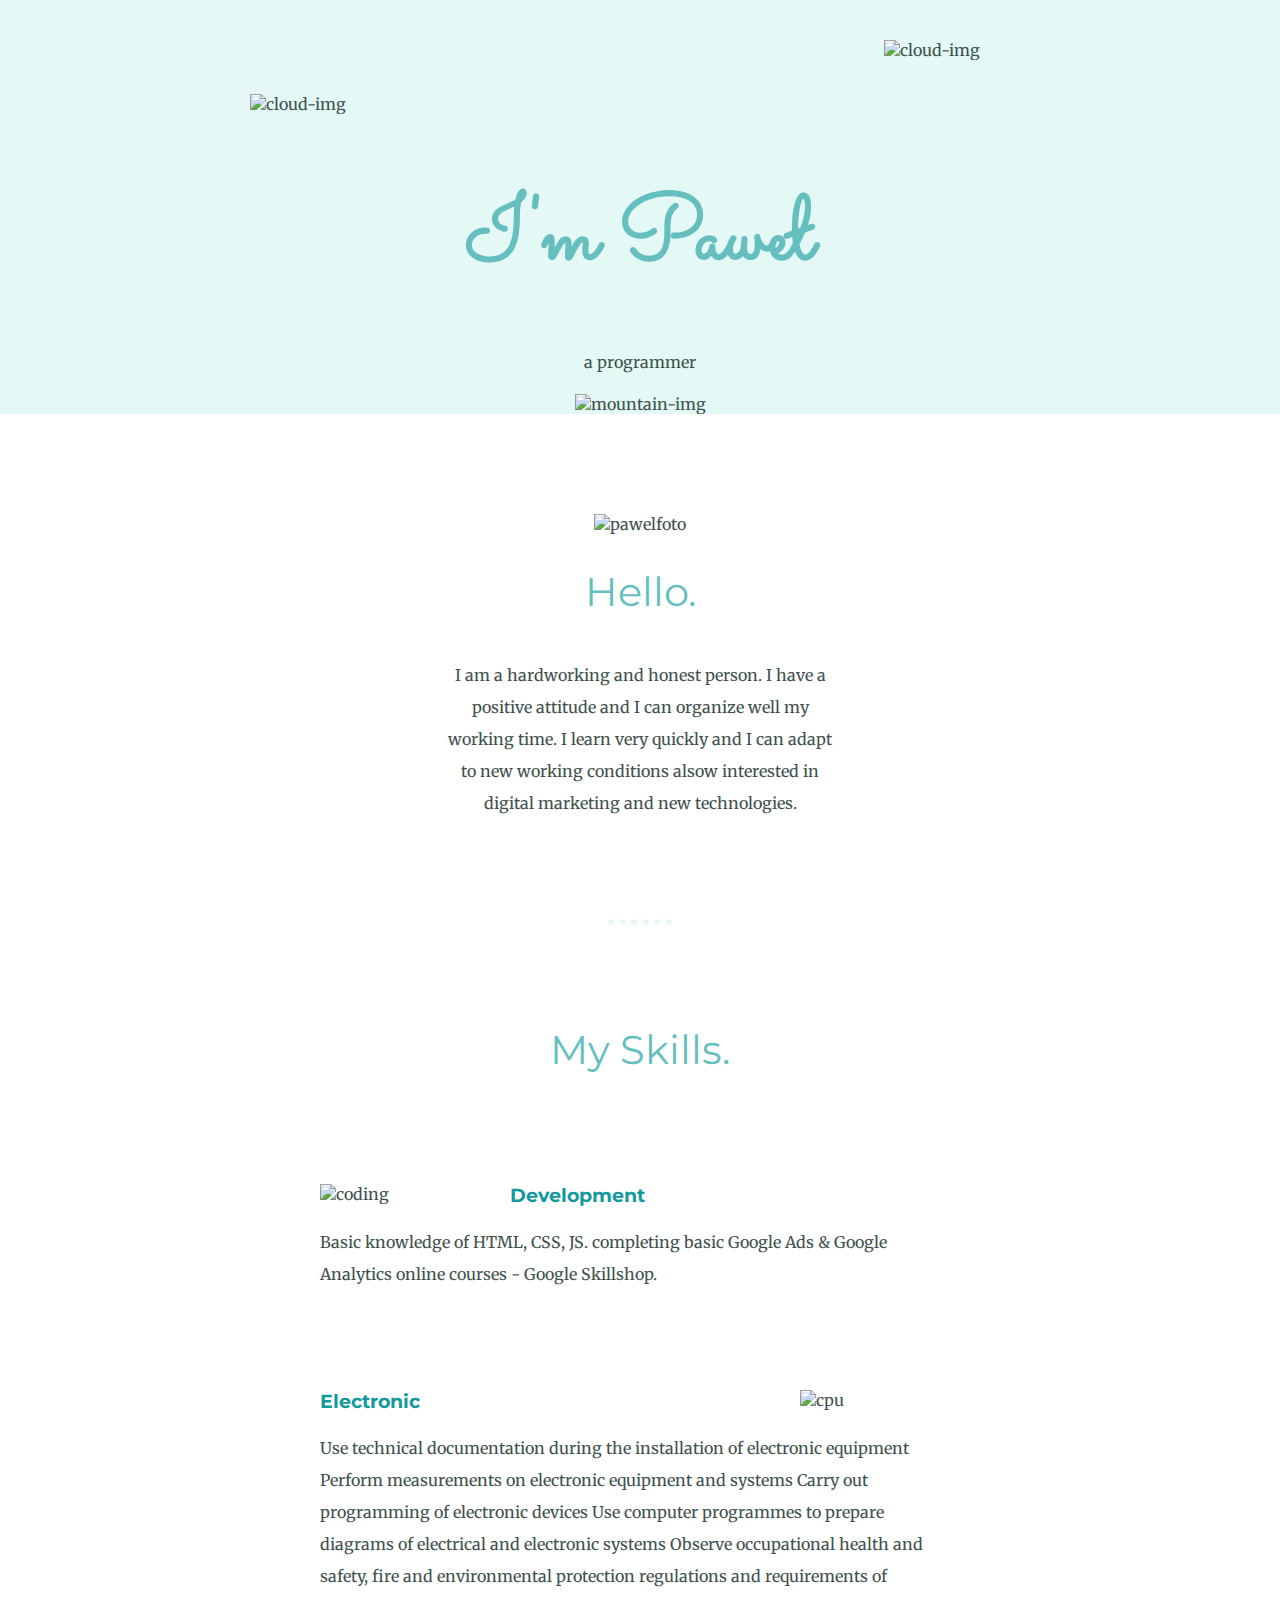
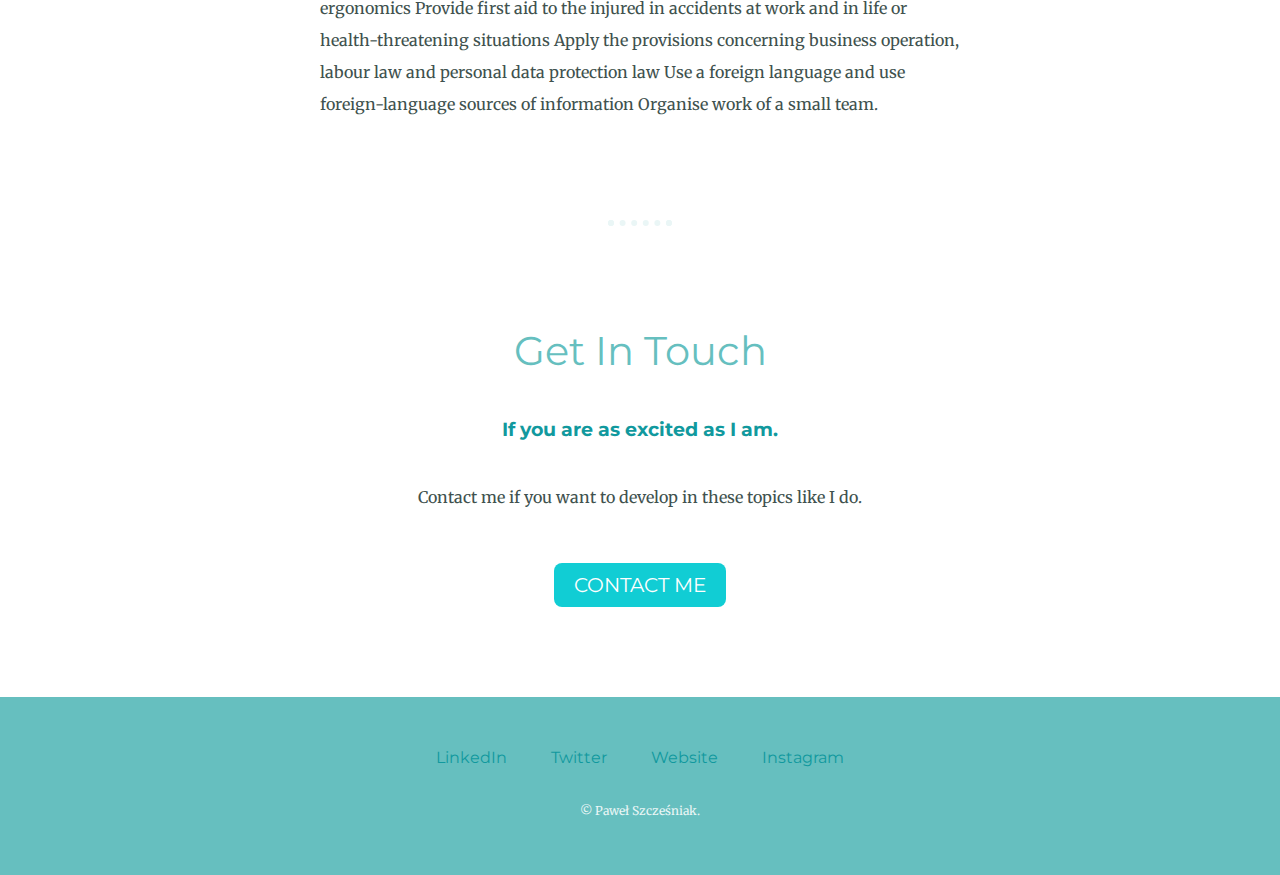
==== index.html @ ef29c84a "Update index.html" ====
<!DOCTYPE html>
<html>
  <head>
    <meta charset="utf-8">
    <title>Paweł Szcześniak</title>
    <link rel="stylesheet" href="styles.css">
    <link rel="icon" href="favicon.ico">
    <link rel="preconnect" href="https://fonts.googleapis.com">
<link rel="preconnect" href="https://fonts.gstatic.com" crossorigin>
<link href="https://fonts.googleapis.com/css2?family=Merriweather&family=Montserrat&family=Sacramento&display=swap" rel="stylesheet">
  </head>
  <body>
    <div class="top-container">
      <img class="top-cloud" src="images/cloud.png" alt="cloud-img">
      <h1>I'm Paweł</h1>
      <p><span>a programmer</span></p>
      <img class="bottom-cloud" src="images/cloud.png" alt="cloud-img">
      <img src="images/mountain.png" alt="mountain-img">
    </div>
    <div class="middle-container">
      <div class="profile">
        <img src="images/pawelfoto.PNG" alt="pawelfoto">
        <h2>Hello.</h2>
        <p class="intro">I am a hardworking and honest person. I have a positive attitude and I can
organize well my working time. I learn very quickly and I can adapt to new
working conditions alsow interested in digital marketing and new technologies.</p>
      </div>
      <hr>
      <div class="skills">
        <h2>My Skills.</h2>
        <div class="skill-row">
          <img class="coding" src="images/coding.png" src="" alt="coding">
          <h3>Development</h3>
          <p> Basic knowledge of HTML, CSS, JS.
completing basic Google Ads & Google Analytics online courses - Google Skillshop.</p>
        </div>
        <div class="skill-row">
          <img class="cpu" src="images/cpu.png" src="" alt="cpu">
          <h3>Electronic</h3>
          <p>Use technical documentation during the installation of electronic equipment Perform
measurements on electronic equipment and systems Carry out programming of electronic
devices Use computer programmes to prepare diagrams of electrical and electronic
systems Observe occupational health and safety, fire and environmental protection
regulations and requirements of ergonomics Provide first aid to the injured in accidents at
work and in life or health-threatening situations Apply the provisions concerning business
operation, labour law and personal data protection law Use a foreign language and use
foreign-language sources of information Organise work of a small team.</p>
        </div>
      </div>
      <hr>
      <div class="contact-me">
        <h2>Get In Touch</h2>
        <h3>If you are as excited as I am.</h3>
        <p class="contact-message">Contact me if you want to develop in these topics like I do.</p>
        <a class="btn" href="mailto:pszczesniak97@email.com">CONTACT ME</a>
      </div>
    </div>


    <div class="bottom-container">
      <a class="footer-link" href="https://www.linkedin.com/">LinkedIn</a>
      <a class="footer-link" href="https://twitter.com/pszczesniak97">Twitter</a>
      <a class="footer-link" href="https://www.appbrewery.co/">Website</a>
      <a class="<footer-link" href="https://www.instagram.com/elpawcio/">Instagram</a>
      <p class="copyright">© Paweł Szcześniak.</p>
    </div>


  </body>
</html>
---- styles.css ----
body{
  color: #40514E;
  margin: 0;
  text-align: center;
  font-family: 'Merriweather', serif;
}

h1{
  color: #66BFBF;
  font-size: 562.5%;
  line-height: 2;
  margin: 50px auto 0 auto;
  font-family: 'Sacramento', cursive;
}
h2{
  color: #66BFBF;
  font-family: 'Montserrat', sans-serif;
  font-size: 2.5rem;
  font-weight: normal;
  padding-bottom: 10px;
}
h3{
  color: #11999E;
  font-family: 'Montserrat', sans-serif;
}
p{
  line-height: 2;
}
hr{
  border: dotted #EAF6F6 6px;
  border-bottom: none;
  width: 4%;
  margin: 100px auto;
}
a{
  color: #11999E;
  font-family: 'Montserrat', sans-serif;
  margin: 10px 20px;
  text-decoration: none;
}
a:hover{
  color: #EAF6F6;
}

.top-container{
  background-color: #E4F9F5;
  position: relative;
  padding-top: 100px;

}

.middle-container{
  margin: 100px 0;

}
.bottom-container{
  background-color: #66BFBF;
  padding: 50px 0 20px;

}
.skill-row{
  width: 50%;
  margin: 100px auto 100px auto;
  text-align: left;
}
.intro{
  width: 30%;
  margin: auto;
}
.contact-message{
  width: 40%;
  margin: 40px auto 60px;
}
.copyright{
  color: #EAF6F6;
  font-size: 0.75rem;
  padding: 20px 0;
}

.top-cloud{
  position: absolute;
  right: 300px;
  top: 40px;
}
.bottom-cloud {
  position: absolute;
  left: 250px;
  bottom: 300px;

}

.pro{

}
.coding{
  width: 25%;
  float: left;
  margin-right: 30px;
}
.cpu{
  width: 25%;
  float: right;
  margin-left: 30px;
}
.btn {
  background: #11cdd4;
  background-image: -webkit-linear-gradient(top, #11cdd4, #1199e);
  background-image: -moz-linear-gradient(top, #11cdd4, #1199e);
  background-image: -ms-linear-gradient(top, #11cdd4, #1199e);
  background-image: -o-linear-gradient(top, #11cdd4, #1199e);
  background-image: linear-gradient(to bottom, #11cdd4, #1199e);
  -webkit-border-radius: 8;
  -moz-border-radius: 8;
  border-radius: 8px;
  font-family: 'Montserrat', sans-serif;
  color: #ffffff;
  font-size: 20px;
  padding: 10px 20px 10px 20px;
  text-decoration: none;
}

.btn:hover {
  background: #30e3cb;
  background-image: -webkit-linear-gradient(top, #30e3cb, #2bc4ad);
  background-image: -moz-linear-gradient(top, #30e3cb, #2bc4ad);
  background-image: -ms-linear-gradient(top, #30e3cb, #2bc4ad);
  background-image: -o-linear-gradient(top, #30e3cb, #2bc4ad);
  background-image: linear-gradient(to bottom, #30e3cb, #2bc4ad);
  text-decoration: none;
}
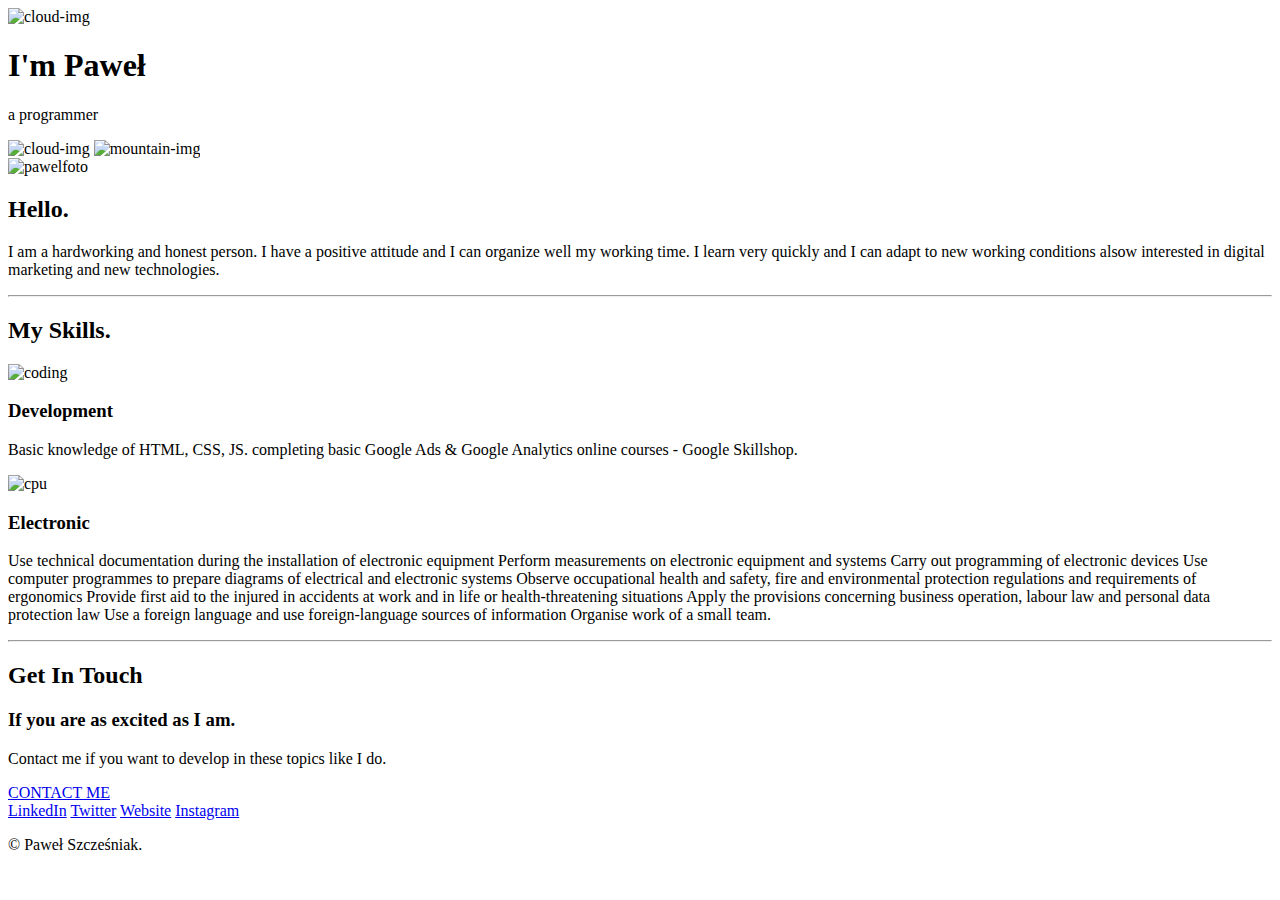
==== commit 0a9d7b16: "Update index.html" ====
--- a/index.html
+++ b/index.html
@@ -3,7 +3,7 @@
   <head>
     <meta charset="utf-8">
     <title>Paweł Szcześniak</title>
-    <link rel="stylesheet" href="styles.css">
+    <link rel="stylesheet" href="css/styles.css">
     <link rel="icon" href="favicon.ico">
     <link rel="preconnect" href="https://fonts.googleapis.com">
 <link rel="preconnect" href="https://fonts.gstatic.com" crossorigin>
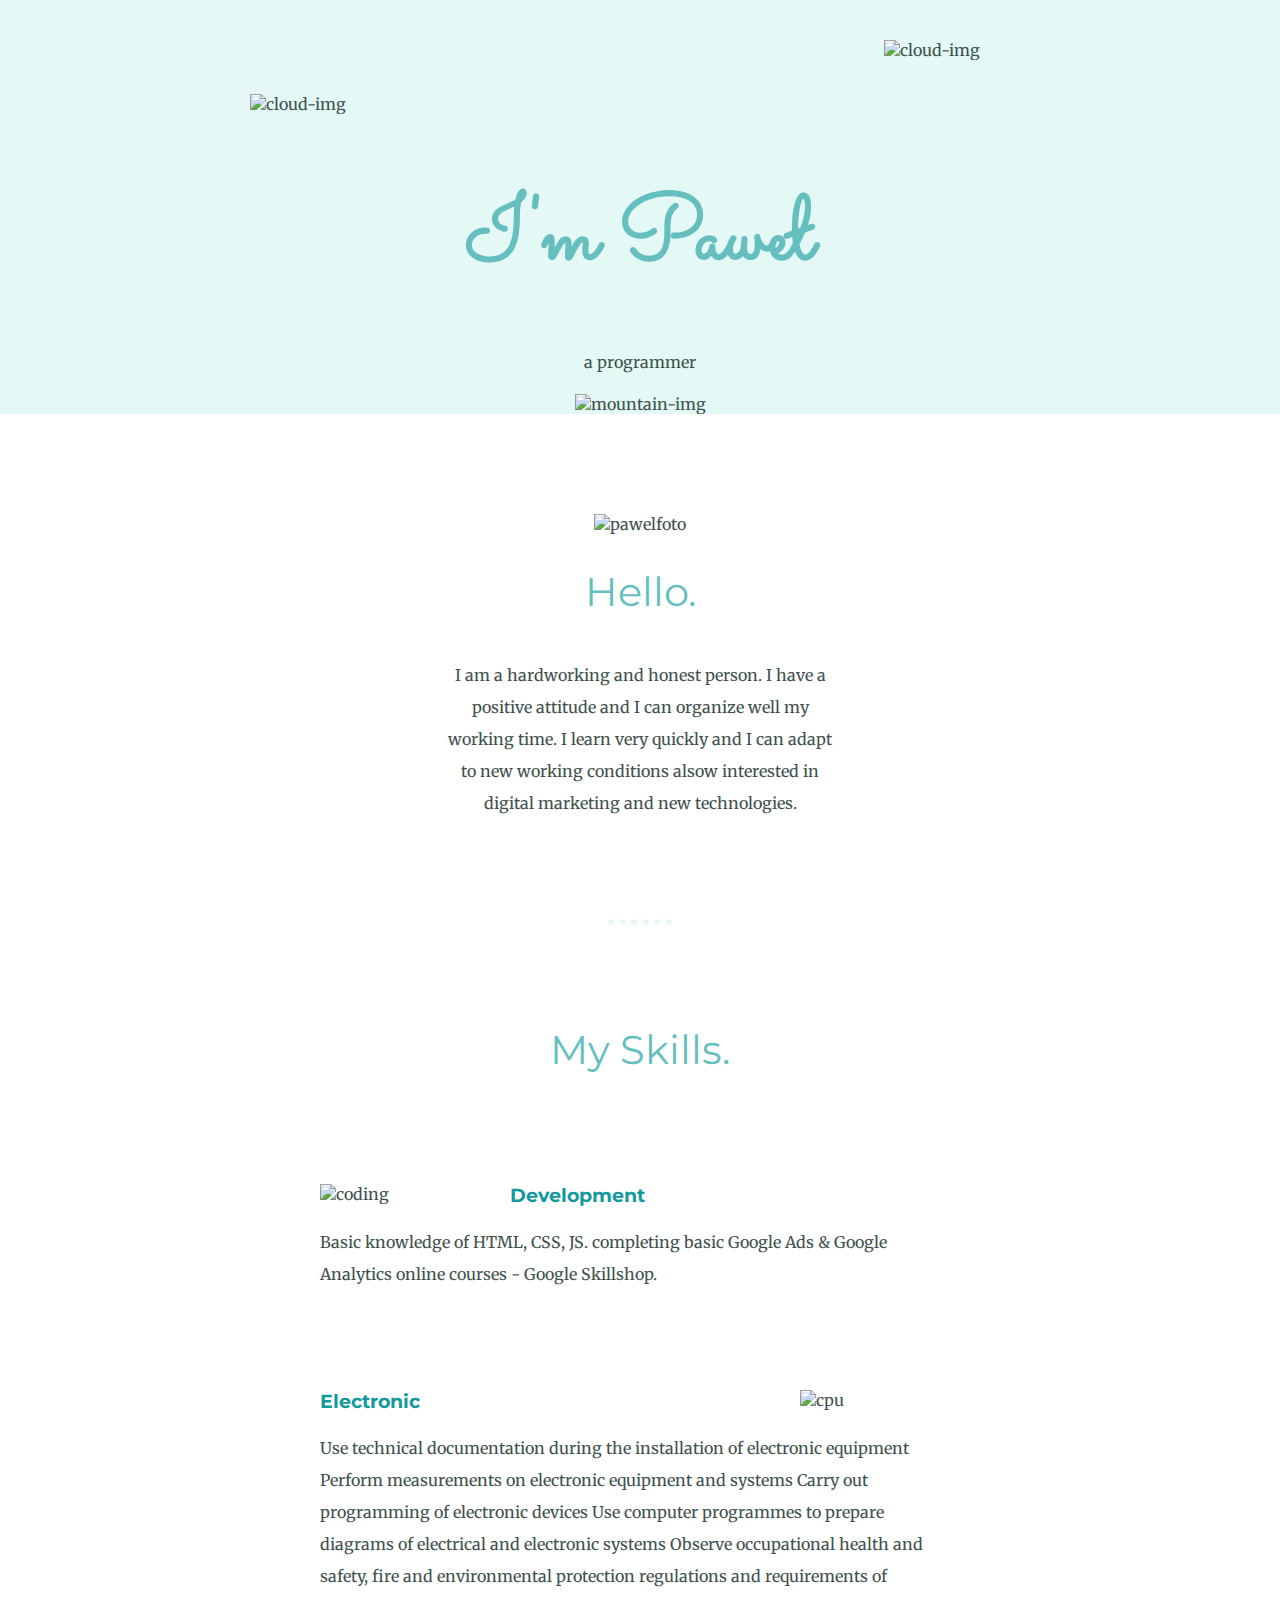
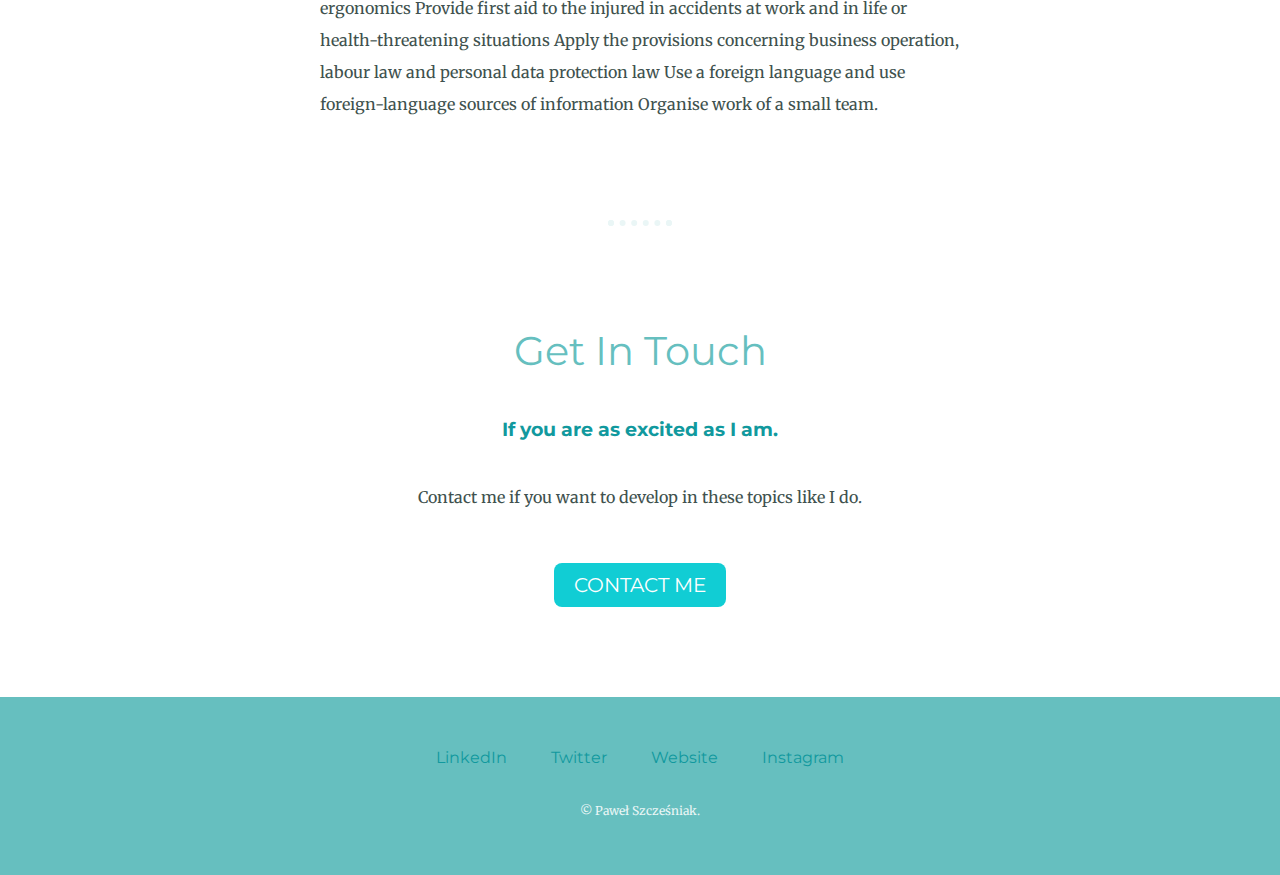
==== commit cc6c5330: "Update index.html" ====
--- a/index.html
+++ b/index.html
@@ -3,7 +3,7 @@
   <head>
     <meta charset="utf-8">
     <title>Paweł Szcześniak</title>
-    <link rel="stylesheet" href="css/styles.css">
+    <link rel="stylesheet" href="styles.css">
     <link rel="icon" href="favicon.ico">
     <link rel="preconnect" href="https://fonts.googleapis.com">
 <link rel="preconnect" href="https://fonts.gstatic.com" crossorigin>
--- a/styles.css
+++ b/styles.css
@@ -0,0 +1,131 @@
+
+body{
+  color: #40514E;
+  margin: 0;
+  text-align: center;
+  font-family: 'Merriweather', serif;
+}
+
+h1{
+  color: #66BFBF;
+  font-size: 562.5%;
+  line-height: 2;
+  margin: 50px auto 0 auto;
+  font-family: 'Sacramento', cursive;
+}
+h2{
+  color: #66BFBF;
+  font-family: 'Montserrat', sans-serif;
+  font-size: 2.5rem;
+  font-weight: normal;
+  padding-bottom: 10px;
+}
+h3{
+  color: #11999E;
+  font-family: 'Montserrat', sans-serif;
+}
+p{
+  line-height: 2;
+}
+hr{
+  border: dotted #EAF6F6 6px;
+  border-bottom: none;
+  width: 4%;
+  margin: 100px auto;
+}
+a{
+  color: #11999E;
+  font-family: 'Montserrat', sans-serif;
+  margin: 10px 20px;
+  text-decoration: none;
+}
+a:hover{
+  color: #EAF6F6;
+}
+
+.top-container{
+  background-color: #E4F9F5;
+  position: relative;
+  padding-top: 100px;
+
+}
+
+.middle-container{
+  margin: 100px 0;
+
+}
+.bottom-container{
+  background-color: #66BFBF;
+  padding: 50px 0 20px;
+
+}
+.skill-row{
+  width: 50%;
+  margin: 100px auto 100px auto;
+  text-align: left;
+}
+.intro{
+  width: 30%;
+  margin: auto;
+}
+.contact-message{
+  width: 40%;
+  margin: 40px auto 60px;
+}
+.copyright{
+  color: #EAF6F6;
+  font-size: 0.75rem;
+  padding: 20px 0;
+}
+
+.top-cloud{
+  position: absolute;
+  right: 300px;
+  top: 40px;
+}
+.bottom-cloud {
+  position: absolute;
+  left: 250px;
+  bottom: 300px;
+
+}
+
+.pro{
+
+}
+.coding{
+  width: 25%;
+  float: left;
+  margin-right: 30px;
+}
+.cpu{
+  width: 25%;
+  float: right;
+  margin-left: 30px;
+}
+.btn {
+  background: #11cdd4;
+  background-image: -webkit-linear-gradient(top, #11cdd4, #1199e);
+  background-image: -moz-linear-gradient(top, #11cdd4, #1199e);
+  background-image: -ms-linear-gradient(top, #11cdd4, #1199e);
+  background-image: -o-linear-gradient(top, #11cdd4, #1199e);
+  background-image: linear-gradient(to bottom, #11cdd4, #1199e);
+  -webkit-border-radius: 8;
+  -moz-border-radius: 8;
+  border-radius: 8px;
+  font-family: 'Montserrat', sans-serif;
+  color: #ffffff;
+  font-size: 20px;
+  padding: 10px 20px 10px 20px;
+  text-decoration: none;
+}
+
+.btn:hover {
+  background: #30e3cb;
+  background-image: -webkit-linear-gradient(top, #30e3cb, #2bc4ad);
+  background-image: -moz-linear-gradient(top, #30e3cb, #2bc4ad);
+  background-image: -ms-linear-gradient(top, #30e3cb, #2bc4ad);
+  background-image: -o-linear-gradient(top, #30e3cb, #2bc4ad);
+  background-image: linear-gradient(to bottom, #30e3cb, #2bc4ad);
+  text-decoration: none;
+}
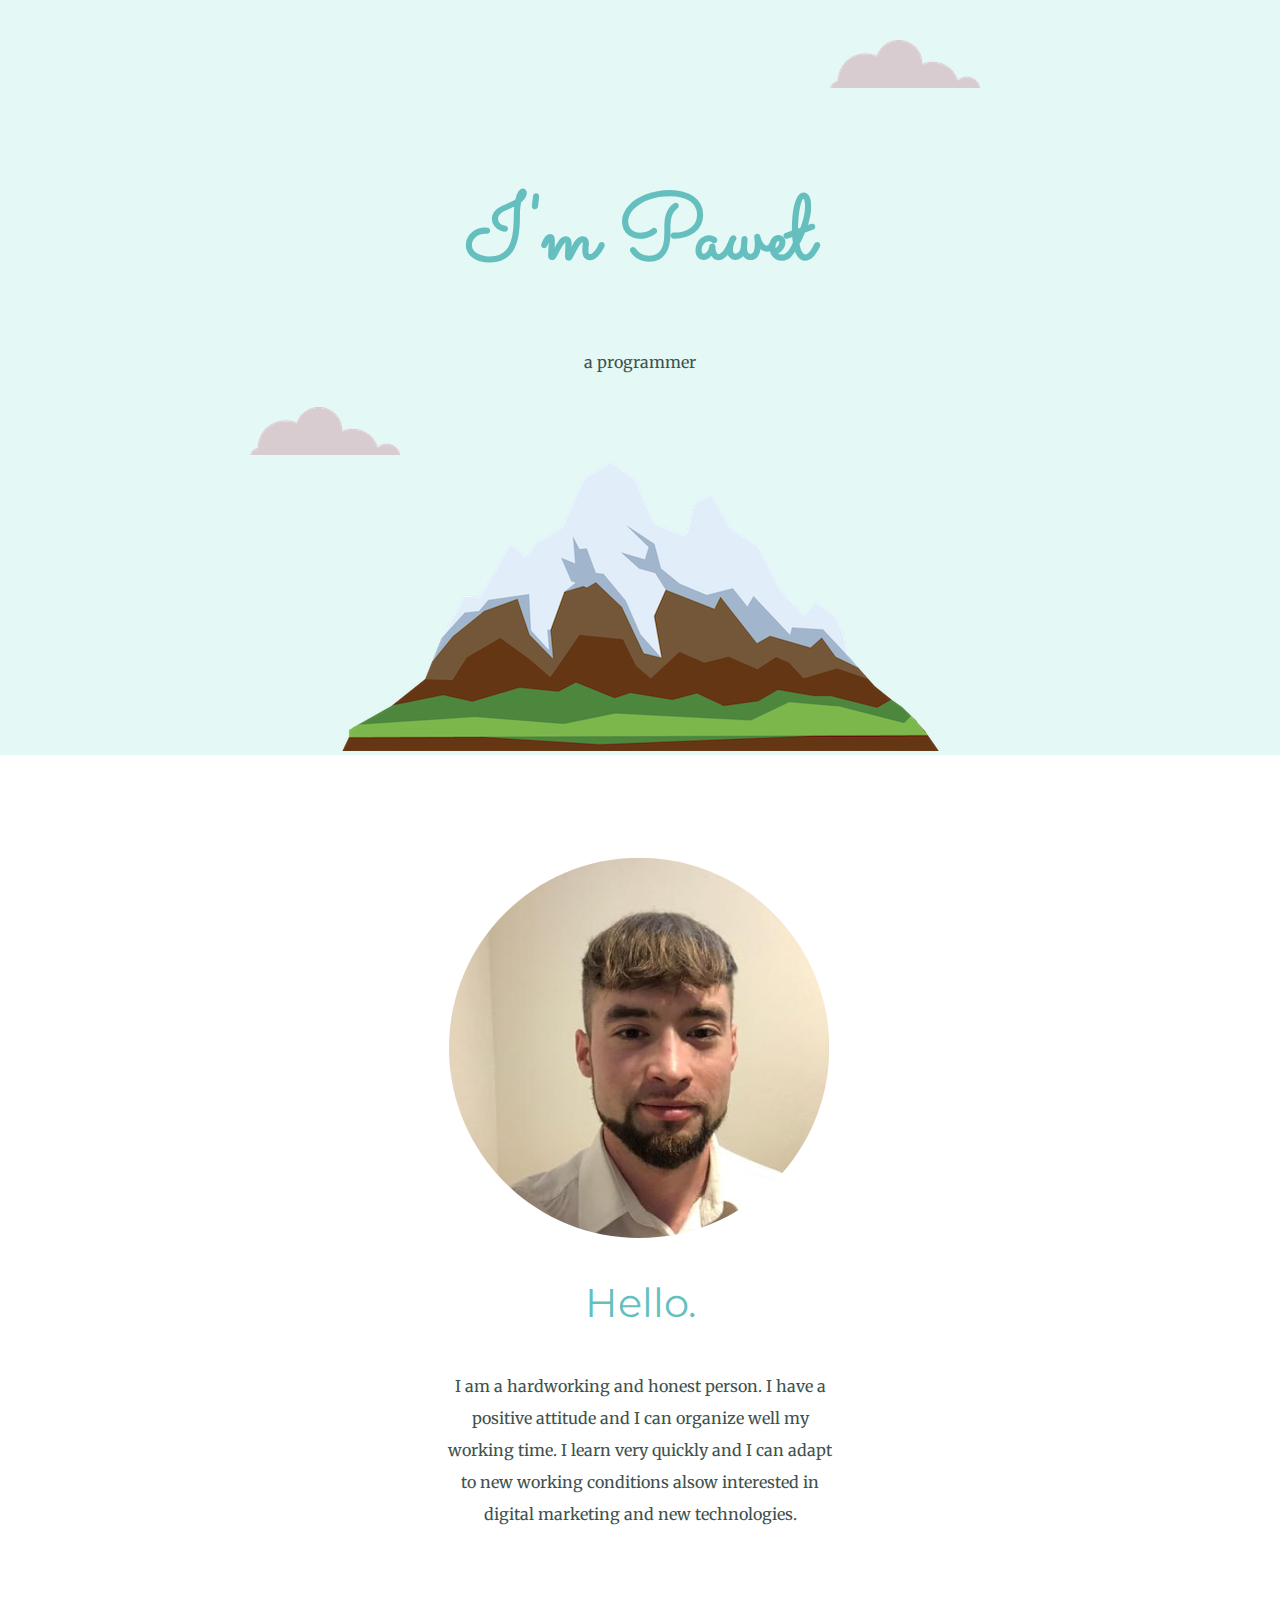
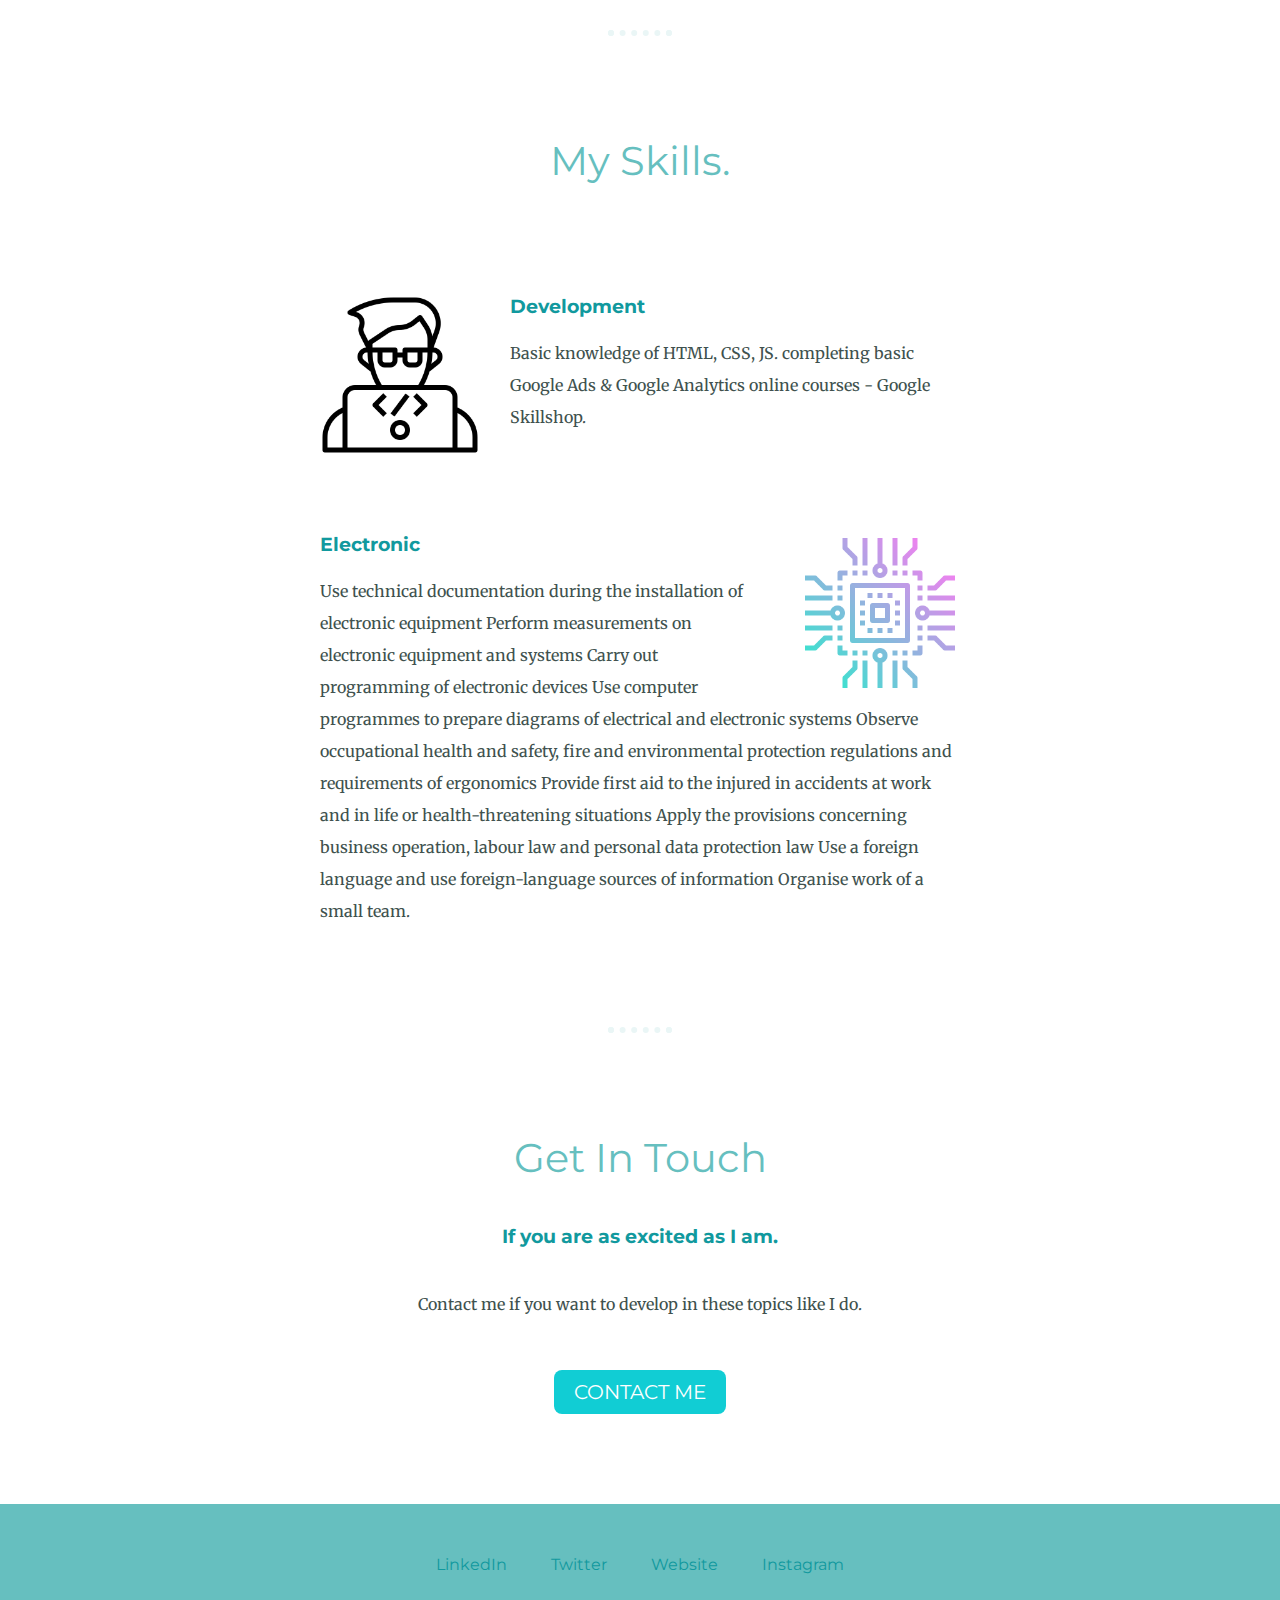
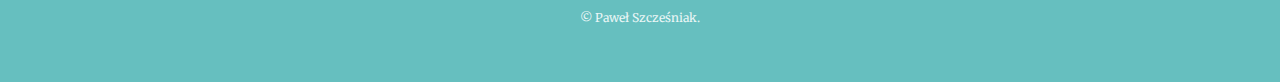
==== commit 78813084: "Update index.html" ====
--- a/index.html
+++ b/index.html
@@ -11,15 +11,15 @@
   </head>
   <body>
     <div class="top-container">
-      <img class="top-cloud" src="images/cloud.png" alt="cloud-img">
+      <img class="top-cloud" src="cloud.png" alt="cloud-img">
       <h1>I'm Paweł</h1>
       <p><span>a programmer</span></p>
-      <img class="bottom-cloud" src="images/cloud.png" alt="cloud-img">
-      <img src="images/mountain.png" alt="mountain-img">
+      <img class="bottom-cloud" src="cloud.png" alt="cloud-img">
+      <img src="mountain.png" alt="mountain-img">
     </div>
     <div class="middle-container">
       <div class="profile">
-        <img src="images/pawelfoto.PNG" alt="pawelfoto">
+        <img src="pawelfoto.PNG" alt="pawelfoto">
         <h2>Hello.</h2>
         <p class="intro">I am a hardworking and honest person. I have a positive attitude and I can
 organize well my working time. I learn very quickly and I can adapt to new
@@ -29,13 +29,13 @@
       <div class="skills">
         <h2>My Skills.</h2>
         <div class="skill-row">
-          <img class="coding" src="images/coding.png" src="" alt="coding">
+          <img class="coding" src="coding.png" src="" alt="coding">
           <h3>Development</h3>
           <p> Basic knowledge of HTML, CSS, JS.
 completing basic Google Ads & Google Analytics online courses - Google Skillshop.</p>
         </div>
         <div class="skill-row">
-          <img class="cpu" src="images/cpu.png" src="" alt="cpu">
+          <img class="cpu" src="cpu.png" src="" alt="cpu">
           <h3>Electronic</h3>
           <p>Use technical documentation during the installation of electronic equipment Perform
 measurements on electronic equipment and systems Carry out programming of electronic
